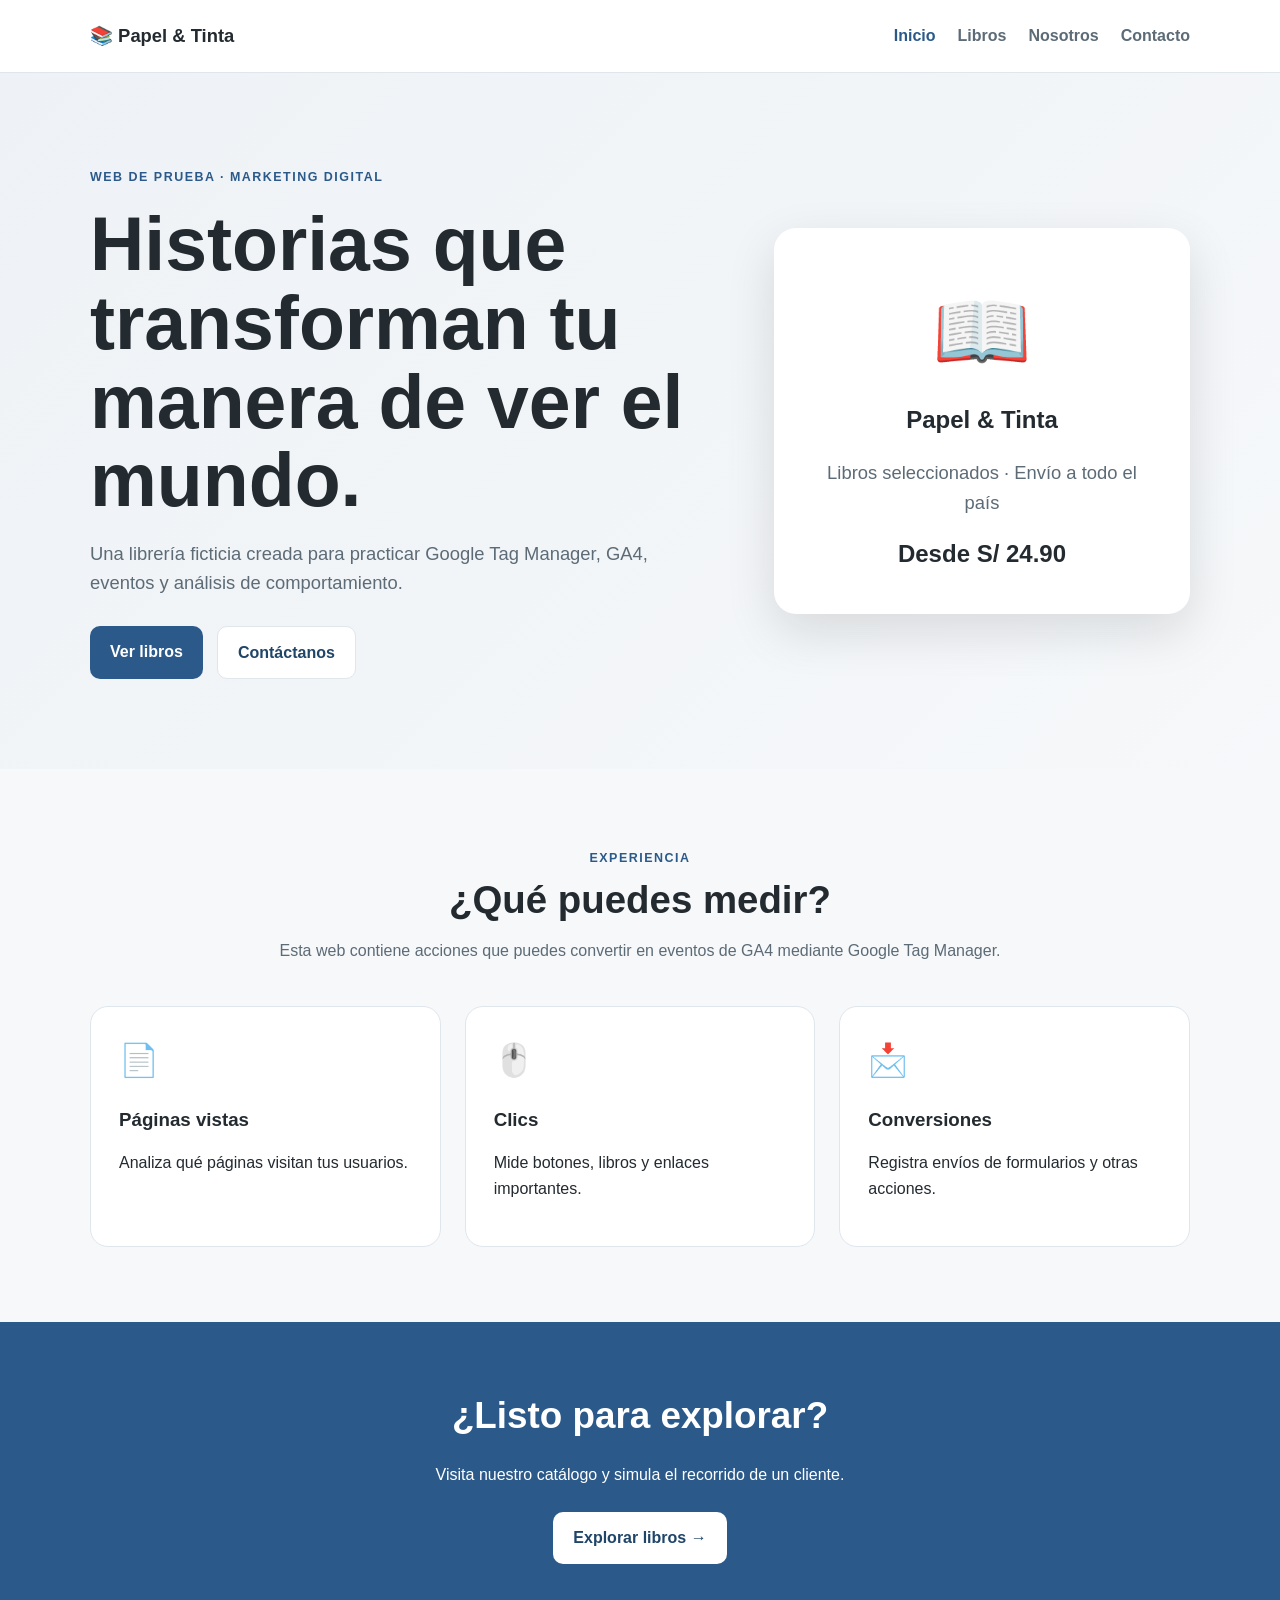
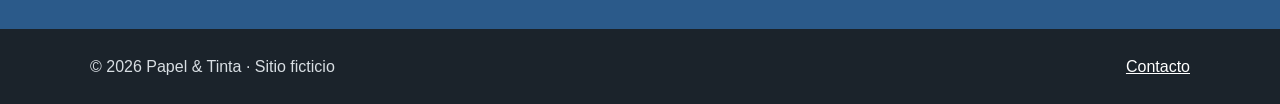
==== index.html @ ae21c4cb "Add files via upload web" ====
<!DOCTYPE html>
<html lang="es">
<head>
  <meta charset="UTF-8">
  <meta name="viewport" content="width=device-width, initial-scale=1.0">
  <title>Papel & Tinta | Web de prueba</title>
  <link rel="stylesheet" href="style.css">
  <!-- TALLER GA4 + GTM: aquí podrás insertar posteriormente el código de Google Tag Manager -->
</head>
<body>
<header class="site-header"><nav class="nav container">
<a class="logo" href="index.html">📚 Papel & Tinta</a>
<div class="nav-links"><a class="active" href="index.html">Inicio</a><a href="productos.html">Libros</a><a href="nosotros.html">Nosotros</a><a href="contacto.html">Contacto</a></div>
</nav></header>

<main>
  <section class="hero">
    <div class="container hero-content">
      <div>
        <span class="badge">WEB DE PRUEBA · MARKETING DIGITAL</span>
        <h1>Historias que transforman tu manera de ver el mundo.</h1>
        <p>Una librería ficticia creada para practicar Google Tag Manager, GA4, eventos y análisis de comportamiento.</p>
        <div class="actions">
          <a class="btn primary" href="productos.html" id="btn-ver-productos">Ver libros</a>
          <a class="btn secondary" href="contacto.html" id="btn-contacto">Contáctanos</a>
        </div>
      </div>
      <div class="coffee-card">
        <div class="coffee-icon">📖</div>
        <h2>Papel & Tinta</h2>
        <p>Libros seleccionados · Envío a todo el país</p>
        <strong>Desde S/ 24.90</strong>
      </div>
    </div>
  </section>

  <section class="section">
    <div class="container">
      <div class="section-title">
        <span>Experiencia</span>
        <h2>¿Qué puedes medir?</h2>
        <p>Esta web contiene acciones que puedes convertir en eventos de GA4 mediante Google Tag Manager.</p>
      </div>
      <div class="grid three">
        <article class="feature"><div class="feature-icon">📄</div><h3>Páginas vistas</h3><p>Analiza qué páginas visitan tus usuarios.</p></article><article class="feature"><div class="feature-icon">🖱️</div><h3>Clics</h3><p>Mide botones, libros y enlaces importantes.</p></article><article class="feature"><div class="feature-icon">📩</div><h3>Conversiones</h3><p>Registra envíos de formularios y otras acciones.</p></article>
      </div>
    </div>
  </section>

  <section class="cta">
    <div class="container">
      <h2>¿Listo para explorar?</h2>
      <p>Visita nuestro catálogo y simula el recorrido de un cliente.</p>
      <a class="btn light" href="productos.html" id="btn-explorar">Explorar libros →</a>
    </div>
  </section>
</main>

<footer><div class="container footer-content"><span>© 2026 Papel & Tinta · Sitio ficticio</span><a href="contacto.html">Contacto</a></div></footer>
<script src="main.js"></script>
</body>
</html>
---- style.css ----
*{box-sizing:border-box}html{scroll-behavior:smooth}body{margin:0;font-family:Arial,Helvetica,sans-serif;color:#232a30;background:#f6f8fa;line-height:1.6}.container{width:min(1100px,92%);margin:auto}.narrow{max-width:850px}.site-header{background:#fff;border-bottom:1px solid #dfe6ec;position:sticky;top:0;z-index:10}.nav{min-height:72px;display:flex;align-items:center;justify-content:space-between;gap:20px}.logo{font-weight:800;font-size:1.15rem;color:#232a30;text-decoration:none}.nav-links{display:flex;gap:22px}.nav-links a{color:#5c6b76;text-decoration:none;font-weight:600}.nav-links a:hover,.nav-links .active{color:#2b5a8a}.hero{background:linear-gradient(135deg,#eef2f6,#f6f8fa);padding:90px 0}.hero-content{display:grid;grid-template-columns:1.5fr 1fr;gap:60px;align-items:center}.badge,.section-title span,.tag{font-size:.78rem;font-weight:800;letter-spacing:.12em;text-transform:uppercase;color:#2b5a8a}.hero h1{font-size:clamp(2.5rem,6vw,4.7rem);line-height:1.05;margin:16px 0}.hero p{font-size:1.15rem;max-width:650px;color:#5c6b76}.actions{display:flex;gap:14px;flex-wrap:wrap;margin-top:28px}.btn{display:inline-block;border:0;border-radius:10px;padding:13px 20px;font-weight:800;text-decoration:none;cursor:pointer;font-size:1rem}.primary{background:#2b5a8a;color:#fff}.primary:hover{background:#1f4569}.secondary{background:#fff;color:#1f4569;border:1px solid #dfe6ec}.light{background:#fff;color:#1f4569}.coffee-card{background:#ffffff;border-radius:22px;padding:40px;text-align:center;box-shadow:0 18px 50px rgba(20,20,20,.12)}.coffee-icon{font-size:5rem}.coffee-card h2{margin:5px 0}.coffee-card strong{display:block;margin-top:18px;font-size:1.5rem}.section{padding:75px 0}.section-title{text-align:center;margin-bottom:42px}.section-title.left{text-align:left}.section-title h1,.section-title h2{font-size:2.4rem;line-height:1.15;margin:8px 0}.section-title p{color:#5c6b76}.grid{display:grid;gap:24px}.three{grid-template-columns:repeat(3,1fr)}.feature,.product-card,.story,.contact-form{background:#ffffff;border:1px solid #dfe6ec;border-radius:18px}.feature{padding:28px}.feature-icon{font-size:2rem}.feature h3{margin-bottom:5px}.product-card{overflow:hidden}.product-image{height:180px;background:#eef2f6;display:flex;align-items:center;justify-content:center;font-size:5rem}.product-body{padding:24px}.product-body h2{font-size:1.25rem;margin:8px 0}.product-body p{color:#5c6b76}.price{font-size:1.5rem;font-weight:800;margin:15px 0}.product-btn{width:100%}.message{margin-top:25px;padding:15px;border-radius:10px;background:#eef2f6;display:none}.message.show{display:block}.cta{padding:65px 0;text-align:center;background:#2b5a8a;color:#fff}.cta h2{font-size:2.3rem;margin:0 0 8px}.cta p{margin-bottom:25px}.story{padding:32px;font-size:1.08rem}.stats{display:grid;grid-template-columns:repeat(3,1fr);gap:15px;margin-top:30px}.stats div{background:#eef2f6;border-radius:12px;padding:20px;text-align:center}.stats strong,.stats span{display:block}.stats strong{font-size:1.8rem}.contact-form{padding:30px;display:grid;gap:18px}.contact-form label{font-weight:700}.contact-form input,.contact-form textarea{width:100%;margin-top:7px;padding:13px;border:1px solid #dfe6ec;border-radius:9px;font:inherit}.success{margin-top:20px;background:#e7f3e8;padding:15px;border-radius:10px;color:#286238}.contact-options{display:grid;grid-template-columns:1fr 1fr;gap:15px;margin-top:20px}.option{background:#ffffff;border:1px solid #dfe6ec;border-radius:12px;padding:18px;text-decoration:none;color:#232a30;text-align:center;font-weight:700}footer{background:#1b232b;color:#d8dee3;padding:25px 0}.footer-content{display:flex;justify-content:space-between;gap:15px}.footer-content a{color:#fff}@media(max-width:750px){.hero-content,.three{grid-template-columns:1fr}.nav{flex-direction:column;padding:15px 0}.nav-links{flex-wrap:wrap;justify-content:center;gap:12px}.hero{padding:55px 0}.contact-options,.stats{grid-template-columns:1fr}.footer-content{flex-direction:column}}
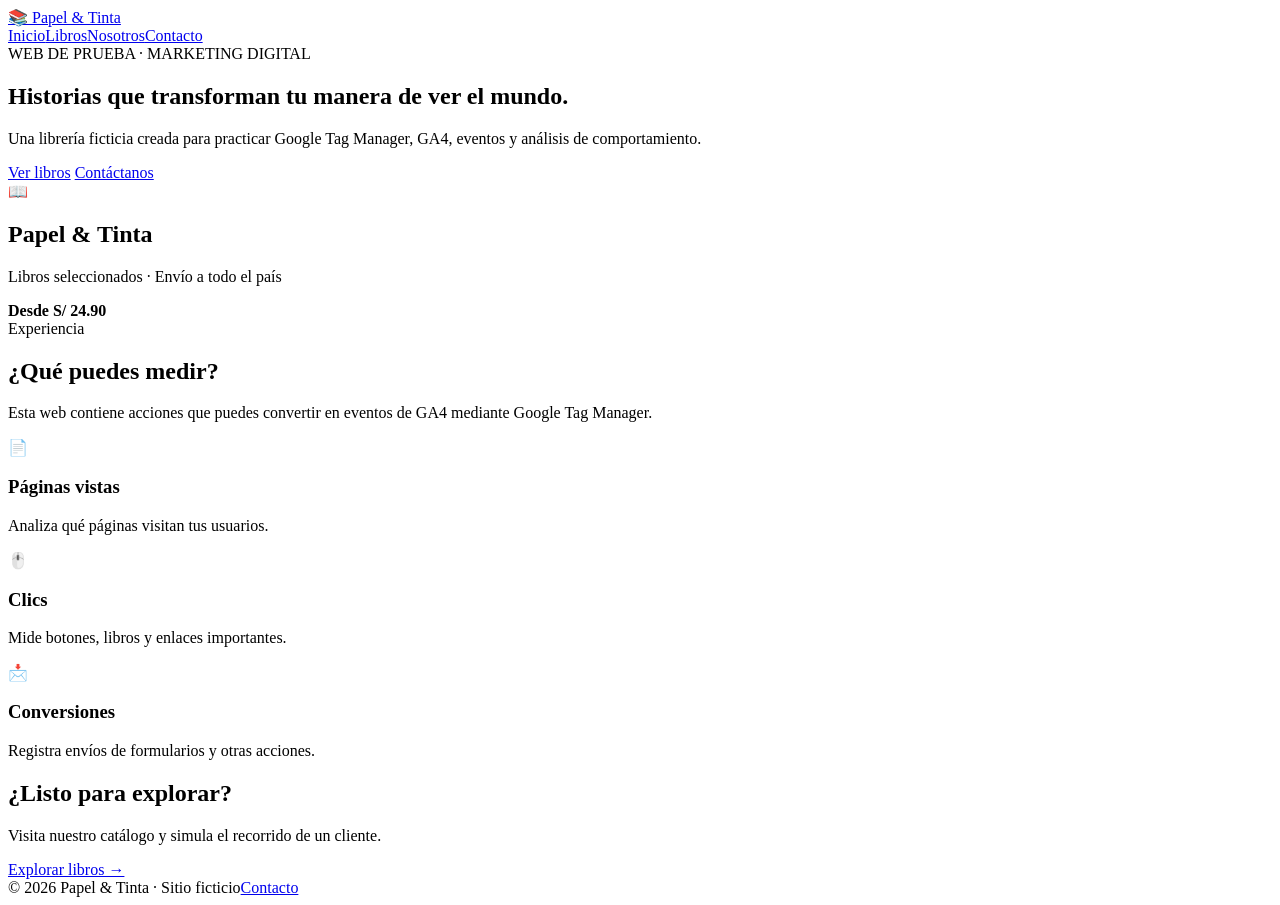
==== commit 5b18c736: "Update stylesheet and script paths in index.html" ====
--- a/index.html
+++ b/index.html
@@ -4,7 +4,7 @@
   <meta charset="UTF-8">
   <meta name="viewport" content="width=device-width, initial-scale=1.0">
   <title>Papel & Tinta | Web de prueba</title>
-  <link rel="stylesheet" href="style.css">
+  <link rel="stylesheet" href="css/style.css">
   <!-- TALLER GA4 + GTM: aquí podrás insertar posteriormente el código de Google Tag Manager -->
 </head>
 <body>
@@ -57,6 +57,6 @@
 </main>
 
 <footer><div class="container footer-content"><span>© 2026 Papel & Tinta · Sitio ficticio</span><a href="contacto.html">Contacto</a></div></footer>
-<script src="main.js"></script>
+<script src="js/main.js"></script>
 </body>
-</html>+</html>
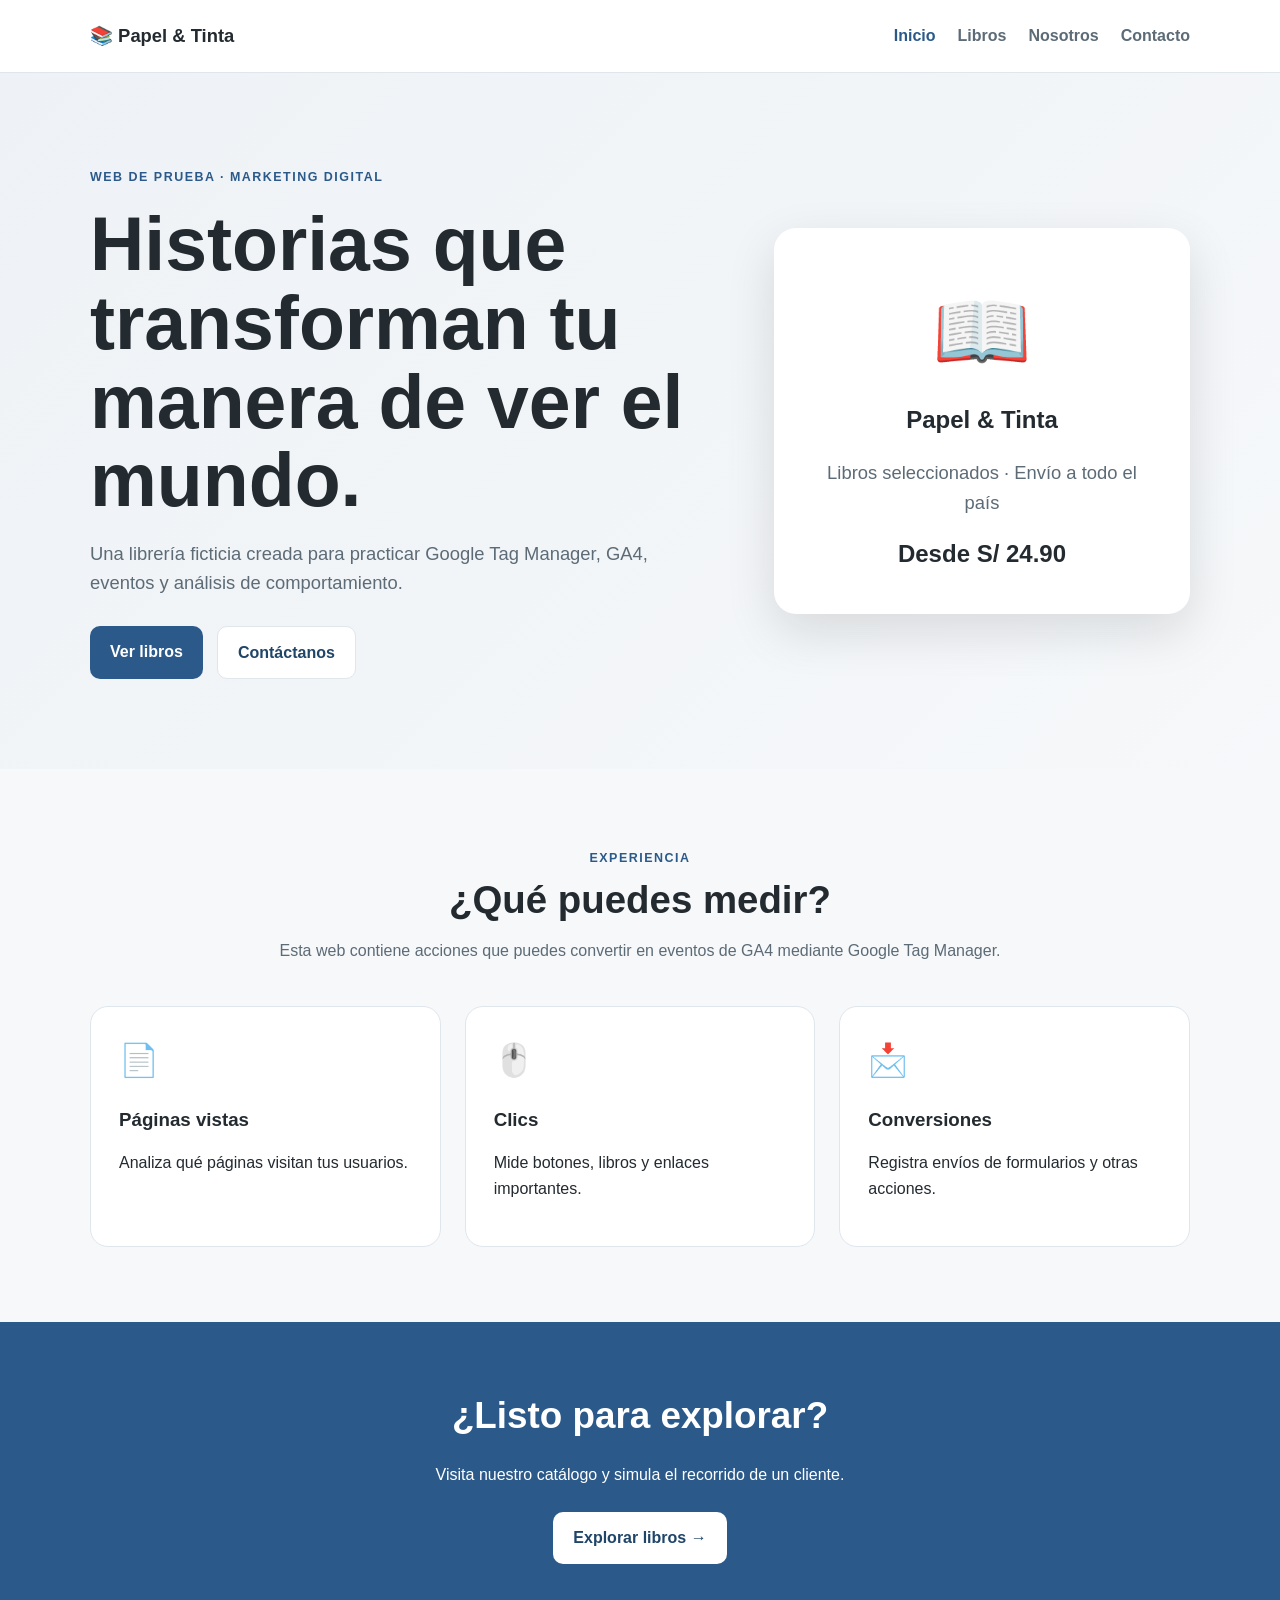
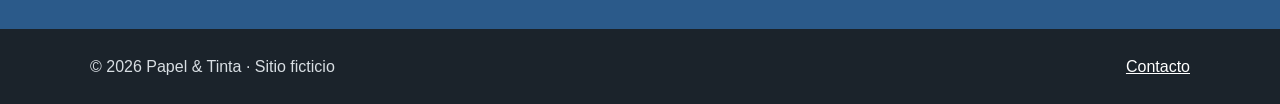
==== commit b8c34168: "Update index.html" ====
--- a/index.html
+++ b/index.html
@@ -6,6 +6,15 @@
   <title>Papel & Tinta | Web de prueba</title>
   <link rel="stylesheet" href="css/style.css">
   <!-- TALLER GA4 + GTM: aquí podrás insertar posteriormente el código de Google Tag Manager -->
+  <!-- Google tag (gtag.js) -->
+<script async src="https://www.googletagmanager.com/gtag/js?id=G-SN4YZCFENQ"></script>
+<script>
+  window.dataLayer = window.dataLayer || [];
+  function gtag(){dataLayer.push(arguments);}
+  gtag('js', new Date());
+
+  gtag('config', 'G-SN4YZCFENQ');
+</script>
 </head>
 <body>
 <header class="site-header"><nav class="nav container">
--- a/css/style.css
+++ b/css/style.css
@@ -0,0 +1 @@
+*{box-sizing:border-box}html{scroll-behavior:smooth}body{margin:0;font-family:Arial,Helvetica,sans-serif;color:#232a30;background:#f6f8fa;line-height:1.6}.container{width:min(1100px,92%);margin:auto}.narrow{max-width:850px}.site-header{background:#fff;border-bottom:1px solid #dfe6ec;position:sticky;top:0;z-index:10}.nav{min-height:72px;display:flex;align-items:center;justify-content:space-between;gap:20px}.logo{font-weight:800;font-size:1.15rem;color:#232a30;text-decoration:none}.nav-links{display:flex;gap:22px}.nav-links a{color:#5c6b76;text-decoration:none;font-weight:600}.nav-links a:hover,.nav-links .active{color:#2b5a8a}.hero{background:linear-gradient(135deg,#eef2f6,#f6f8fa);padding:90px 0}.hero-content{display:grid;grid-template-columns:1.5fr 1fr;gap:60px;align-items:center}.badge,.section-title span,.tag{font-size:.78rem;font-weight:800;letter-spacing:.12em;text-transform:uppercase;color:#2b5a8a}.hero h1{font-size:clamp(2.5rem,6vw,4.7rem);line-height:1.05;margin:16px 0}.hero p{font-size:1.15rem;max-width:650px;color:#5c6b76}.actions{display:flex;gap:14px;flex-wrap:wrap;margin-top:28px}.btn{display:inline-block;border:0;border-radius:10px;padding:13px 20px;font-weight:800;text-decoration:none;cursor:pointer;font-size:1rem}.primary{background:#2b5a8a;color:#fff}.primary:hover{background:#1f4569}.secondary{background:#fff;color:#1f4569;border:1px solid #dfe6ec}.light{background:#fff;color:#1f4569}.coffee-card{background:#ffffff;border-radius:22px;padding:40px;text-align:center;box-shadow:0 18px 50px rgba(20,20,20,.12)}.coffee-icon{font-size:5rem}.coffee-card h2{margin:5px 0}.coffee-card strong{display:block;margin-top:18px;font-size:1.5rem}.section{padding:75px 0}.section-title{text-align:center;margin-bottom:42px}.section-title.left{text-align:left}.section-title h1,.section-title h2{font-size:2.4rem;line-height:1.15;margin:8px 0}.section-title p{color:#5c6b76}.grid{display:grid;gap:24px}.three{grid-template-columns:repeat(3,1fr)}.feature,.product-card,.story,.contact-form{background:#ffffff;border:1px solid #dfe6ec;border-radius:18px}.feature{padding:28px}.feature-icon{font-size:2rem}.feature h3{margin-bottom:5px}.product-card{overflow:hidden}.product-image{height:180px;background:#eef2f6;display:flex;align-items:center;justify-content:center;font-size:5rem}.product-body{padding:24px}.product-body h2{font-size:1.25rem;margin:8px 0}.product-body p{color:#5c6b76}.price{font-size:1.5rem;font-weight:800;margin:15px 0}.product-btn{width:100%}.message{margin-top:25px;padding:15px;border-radius:10px;background:#eef2f6;display:none}.message.show{display:block}.cta{padding:65px 0;text-align:center;background:#2b5a8a;color:#fff}.cta h2{font-size:2.3rem;margin:0 0 8px}.cta p{margin-bottom:25px}.story{padding:32px;font-size:1.08rem}.stats{display:grid;grid-template-columns:repeat(3,1fr);gap:15px;margin-top:30px}.stats div{background:#eef2f6;border-radius:12px;padding:20px;text-align:center}.stats strong,.stats span{display:block}.stats strong{font-size:1.8rem}.contact-form{padding:30px;display:grid;gap:18px}.contact-form label{font-weight:700}.contact-form input,.contact-form textarea{width:100%;margin-top:7px;padding:13px;border:1px solid #dfe6ec;border-radius:9px;font:inherit}.success{margin-top:20px;background:#e7f3e8;padding:15px;border-radius:10px;color:#286238}.contact-options{display:grid;grid-template-columns:1fr 1fr;gap:15px;margin-top:20px}.option{background:#ffffff;border:1px solid #dfe6ec;border-radius:12px;padding:18px;text-decoration:none;color:#232a30;text-align:center;font-weight:700}footer{background:#1b232b;color:#d8dee3;padding:25px 0}.footer-content{display:flex;justify-content:space-between;gap:15px}.footer-content a{color:#fff}@media(max-width:750px){.hero-content,.three{grid-template-columns:1fr}.nav{flex-direction:column;padding:15px 0}.nav-links{flex-wrap:wrap;justify-content:center;gap:12px}.hero{padding:55px 0}.contact-options,.stats{grid-template-columns:1fr}.footer-content{flex-direction:column}}
